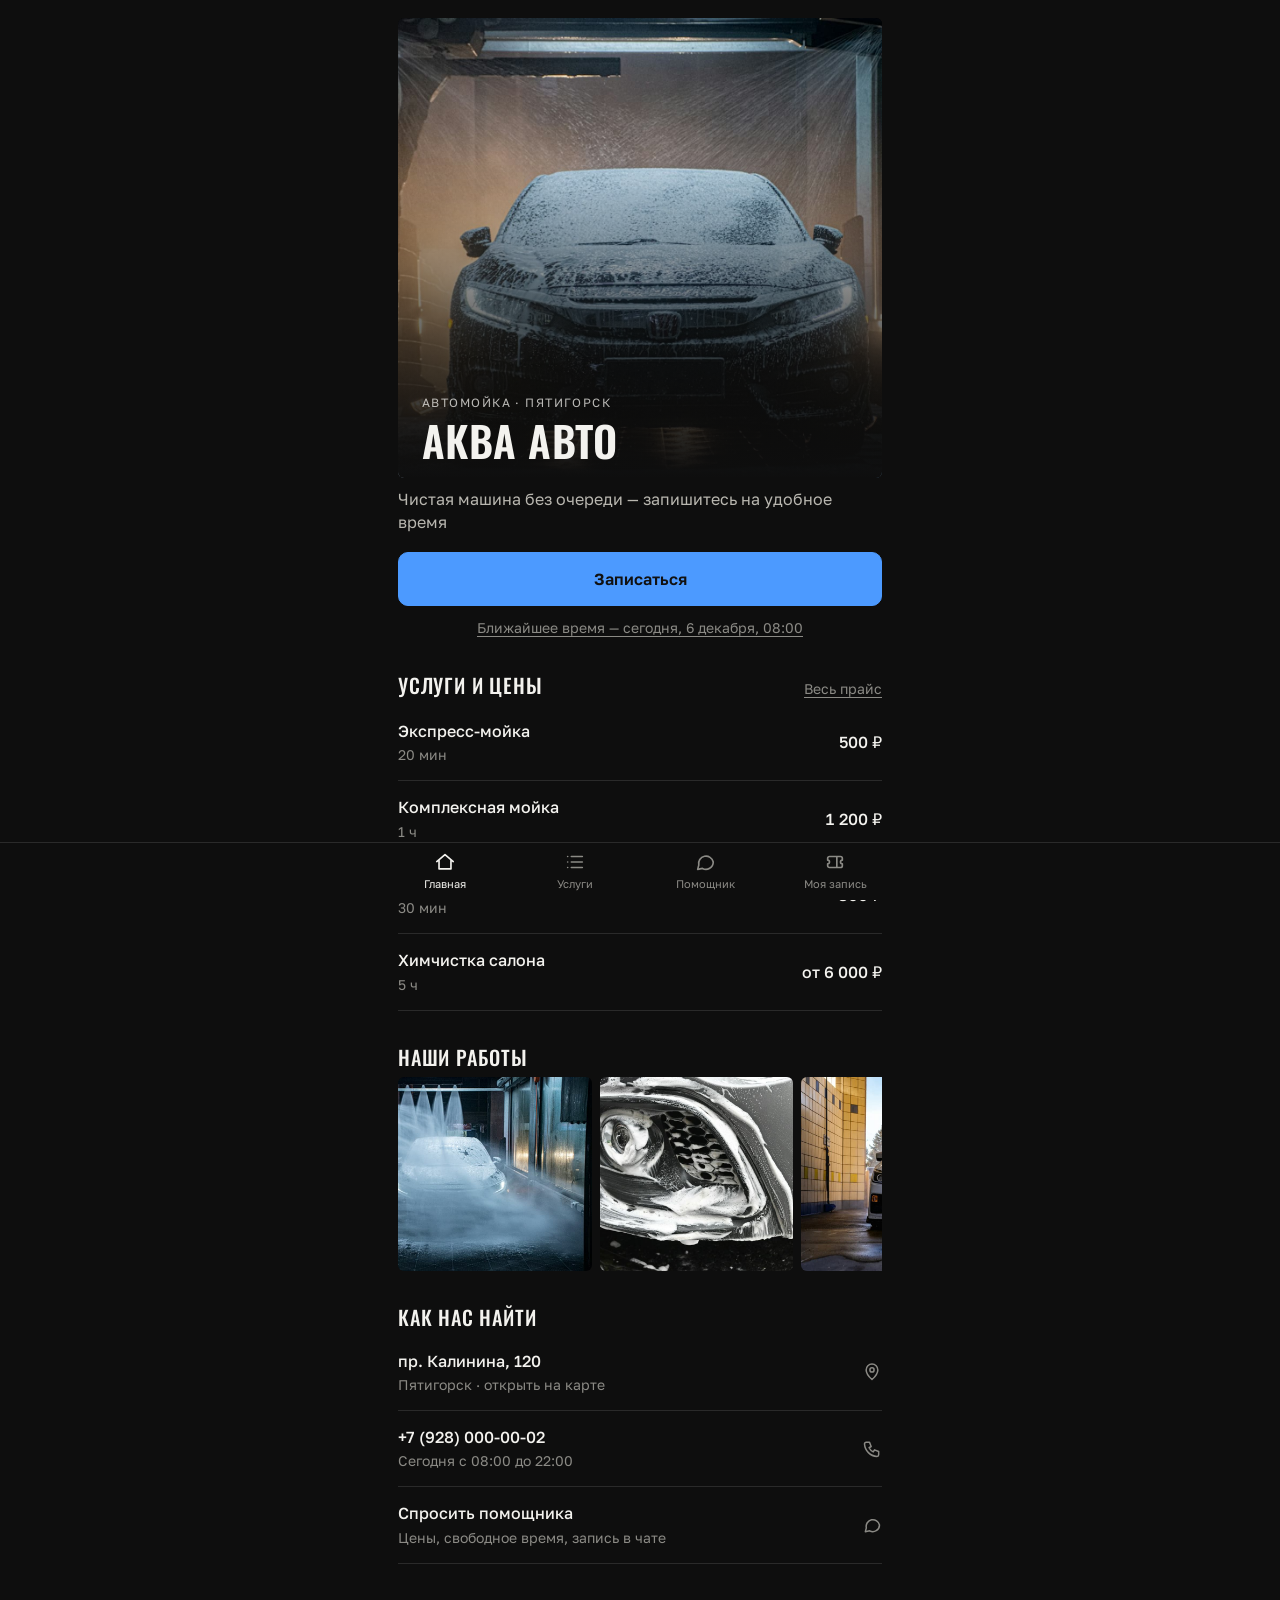
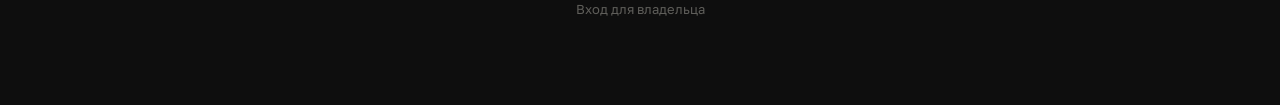
==== akva/index.html @ a2d400d2 "демо онлайн-записи" ====
<!doctype html>
<html lang="ru">
  <head>
    <meta charset="UTF-8" />
    <meta name="viewport" content="width=device-width, initial-scale=1, viewport-fit=cover" />
    <meta name="theme-color" content="#05080d" />
    <meta name="apple-mobile-web-app-capable" content="yes" />
    <meta name="mobile-web-app-capable" content="yes" />
    <meta name="apple-mobile-web-app-status-bar-style" content="black-translucent" />
    <link rel="icon" href="../favicon.svg" type="image/svg+xml" />
    <title>Аква Авто</title>
    <meta name="robots" content="noindex, nofollow" />
    <link rel="manifest" href="./manifest.webmanifest" />
    <link rel="apple-touch-icon" href="./icon-180.png" />
    <meta name="apple-mobile-web-app-title" content="Аква" />
    <meta name="description" content="Аква Авто — онлайн-запись. Пятигорск, пр. Калинина, 120" />
    <script type="module" crossorigin src="../assets/index-BFfC6QxU.js"></script>
    <link rel="stylesheet" crossorigin href="../assets/index-CHzrglx8.css">
  </head>
  <body>
    <div id="root"></div>
  </body>
</html>
---- assets/index-CHzrglx8.css ----
@font-face{font-family:Golos Text;font-style:normal;font-weight:400 700;font-display:swap;src:url(./GolosText-cyrillic-mKek_fSS.woff2) format("woff2");unicode-range:U+0301,U+0400-045F,U+0490-0491,U+04B0-04B1,U+2116}@font-face{font-family:Golos Text;font-style:normal;font-weight:400 700;font-display:swap;src:url(./GolosText-latin-BS5oQT7X.woff2) format("woff2");unicode-range:U+0000-00FF,U+0131,U+0152-0153,U+02BB-02BC,U+02C6,U+02DA,U+02DC,U+0304,U+0308,U+0329,U+2000-206F,U+20AC,U+2122,U+2191,U+2193,U+2212,U+2215,U+FEFF,U+FFFD}@font-face{font-family:Oswald;font-style:normal;font-weight:400 600;font-display:swap;src:url(./Oswald-cyrillic-BSPNd759.woff2) format("woff2");unicode-range:U+0301,U+0400-045F,U+0490-0491,U+04B0-04B1,U+2116}@font-face{font-family:Oswald;font-style:normal;font-weight:400 600;font-display:swap;src:url(./Oswald-latin-9AWb_KF-.woff2) format("woff2");unicode-range:U+0000-00FF,U+0131,U+0152-0153,U+02BB-02BC,U+02C6,U+02DA,U+02DC,U+0304,U+0308,U+0329,U+2000-206F,U+20AC,U+2122,U+2191,U+2193,U+2212,U+2215,U+FEFF,U+FFFD}:root{--accent: #e9c46a;--bg: #0e0e0e;--panel: #171717;--panel-2: #212121;--line: #2a2a2a;--text: #f3f2ee;--muted: #8b8a85;--danger: #e5604c;--ok: #7fb069;--radius: 10px;--tabbar: 58px;--display: "Oswald", "Arial Narrow", sans-serif;color-scheme:dark}*{box-sizing:border-box}html{-webkit-text-size-adjust:100%}body{margin:0;background:var(--bg);color:var(--text);font:16px/1.45 Golos Text,-apple-system,Segoe UI,Roboto,Arial,sans-serif;-webkit-font-smoothing:antialiased;-webkit-tap-highlight-color:transparent;overscroll-behavior-y:none}a{color:inherit;text-decoration:none}button,input{font:inherit;color:inherit}button{cursor:pointer;border:0;background:none;padding:0;text-align:inherit}h1,h2,p{margin:0}.icon{flex:none}:focus-visible{outline:2px solid var(--text);outline-offset:2px}.shell{max-width:520px;margin:0 auto;padding:env(safe-area-inset-top) 18px calc(var(--tabbar) + 28px + env(safe-area-inset-bottom));min-height:100dvh}.shell-wide{max-width:820px;padding-bottom:40px}.tabbar{position:fixed;z-index:20;left:0;right:0;bottom:0;height:calc(var(--tabbar) + env(safe-area-inset-bottom));padding-bottom:env(safe-area-inset-bottom);display:grid;grid-template-columns:repeat(4,minmax(0,130px));justify-content:center;background:var(--bg);border-top:1px solid var(--line)}.tab{display:flex;flex-direction:column;align-items:center;justify-content:center;gap:3px;font-size:11px;color:var(--muted)}.tab.active{color:var(--text)}.hero{position:relative;margin:0 -18px;height:min(62vh,460px);overflow:hidden;background:#000}.hero-photo{position:absolute;top:0;right:0;bottom:0;left:0;width:100%;height:100%;object-fit:cover}.hero:after{content:"";position:absolute;top:0;right:0;bottom:0;left:0;background:linear-gradient(to top,var(--bg) 0%,rgba(14,14,14,.55) 38%,rgba(14,14,14,0) 70%)}.hero-text{position:absolute;z-index:1;left:18px;right:18px;bottom:10px}.hero h1{font:600 42px/1.02 var(--display);text-transform:uppercase;letter-spacing:.01em;margin-top:6px;overflow-wrap:anywhere}.eyebrow{font-size:12px;letter-spacing:.12em;text-transform:uppercase;color:#f3f2eebf}.title{font:600 30px/1.1 var(--display);text-transform:uppercase;letter-spacing:.01em;margin-top:22px}.lead{color:var(--muted);margin-top:8px}.page-home .lead{margin-top:10px;color:#b9b7b0}.next{display:block;margin-top:12px;text-align:center;font-size:14px;color:var(--muted);text-decoration:underline;text-underline-offset:3px}.section-head{display:flex;align-items:baseline;justify-content:space-between;gap:12px;margin:34px 0 6px}.section-head h2{font:500 20px/1.2 var(--display);text-transform:uppercase;letter-spacing:.04em}.section-head a{font-size:14px;color:var(--muted);text-decoration:underline;text-underline-offset:3px}.list{display:grid}.card,.row-link{display:flex;align-items:center;gap:14px;width:100%;padding:15px 0;border-bottom:1px solid var(--line)}.card>div,.row-link>div{display:grid;gap:2px;min-width:0;flex:1}.card b,.row-link b{font-weight:500}.row-link .icon{color:var(--muted)}a.card:active,button.card:active,.row-link:active{opacity:.6}.muted{color:var(--muted);font-size:14px}.muted .icon{vertical-align:-2px;margin-right:2px}.service{justify-content:space-between}.price{font-weight:500;white-space:nowrap;font-variant-numeric:tabular-nums}.works{display:flex;gap:8px;overflow-x:auto;margin:8px -18px 0;padding:0 18px;scrollbar-width:none;scroll-snap-type:x mandatory}.works::-webkit-scrollbar{display:none}.works img{flex:none;width:62%;aspect-ratio:1;object-fit:cover;border-radius:6px;scroll-snap-align:start}.owner-link{display:block;margin-top:36px;font-size:13px;color:#5f5e5a;text-align:center}.btn{display:flex;align-items:center;justify-content:center;gap:8px;width:100%;min-height:54px;padding:0 18px;margin-top:12px;border-radius:var(--radius);border:1px solid #3a3a3a;font-weight:500;text-align:center}.btn.primary{background:var(--accent);border-color:var(--accent);color:#111;font-weight:600;margin-top:18px}.btn.primary:disabled{background:var(--panel-2);border-color:var(--panel-2);color:var(--muted);cursor:default}.btn.danger{color:var(--danger);border-color:transparent}.btn:disabled{opacity:.5;cursor:default}.back{display:inline-flex;align-items:center;gap:4px;color:var(--muted);margin-top:16px;min-height:36px}.icon-btn{width:40px;height:40px;flex:none;display:grid;place-items:center;color:var(--muted)}.days{display:flex;gap:6px;overflow-x:auto;margin:8px -18px 0;padding:0 18px 4px;scrollbar-width:none}.days::-webkit-scrollbar{display:none}.day{flex:none;width:58px;padding:9px 0 6px;border-radius:8px;display:grid;justify-items:center;gap:1px;border:1px solid var(--line)}.day span{font-size:12px;color:var(--muted)}.day b{font:500 21px/1.1 var(--display)}.day i{font-style:normal;font-size:10px;height:13px;color:var(--muted)}.day.busy b{color:var(--muted)}.day.active{background:var(--text);border-color:var(--text)}.day.active span,.day.active i,.day.active b{color:#111}.day:disabled{opacity:.35;cursor:default}.slots{display:grid;grid-template-columns:repeat(auto-fill,minmax(78px,1fr));gap:6px;margin-top:8px}.slot{min-height:46px;padding:0 8px;border-radius:8px;text-align:center;border:1px solid #3a3a3a;font-variant-numeric:tabular-nums}.slot.active{background:var(--text);color:#111;border-color:var(--text);font-weight:600}.slot:disabled{border-color:transparent;background:var(--panel);color:#55544f;cursor:default;text-decoration:line-through}.legend{display:flex;align-items:center;gap:6px;color:var(--muted);font-size:13px;margin-top:10px}.dot{width:10px;height:10px;border-radius:2px;display:inline-block;margin-left:8px}.dot:first-child{margin-left:0}.dot.free{border:1px solid #6a6a6a}.dot.taken{background:var(--panel-2)}.form{display:grid;gap:12px}.form label,.field-label{display:grid;gap:6px;font-size:14px;color:var(--muted)}input:not([type=checkbox]):not([type=color]):not([type=file]){width:100%;min-height:50px;padding:0 14px;border-radius:var(--radius);background:var(--panel);border:1px solid var(--line);color:var(--text);font-size:16px}input:focus{outline:none;border-color:#6a6a6a}.grid2{display:grid;grid-template-columns:1fr 1fr;gap:12px;align-items:end}.error{color:var(--danger);font-size:14px}.success{display:flex;align-items:center;gap:8px;color:var(--ok);margin:14px 0 0;font-weight:500}.hint{color:var(--muted);font-size:13px;margin-top:8px}.hint a{text-decoration:underline}.empty{color:var(--muted);padding:18px 0}.ticket{display:block;margin-top:16px;padding:18px;background:var(--panel);border:0;border-radius:var(--radius)}.ticket.past{opacity:.55}.ticket-head{display:flex!important;align-items:center;justify-content:space-between;gap:10px}.ticket-when{font:500 26px/1.15 var(--display);text-transform:uppercase;margin:10px 0 14px}.facts{list-style:none;margin:0;padding:0;display:grid;gap:8px}.facts li{display:flex;justify-content:space-between;gap:16px;font-size:14px}.facts span{color:var(--muted)}.facts b{text-align:right;font-weight:400}.actions{display:grid!important;gap:0;margin-top:8px}.badge{font-size:12px;padding:3px 8px;border-radius:4px;background:var(--panel-2);color:var(--muted);white-space:nowrap}.badge.new{color:#111;background:var(--accent)}.badge.done{color:var(--ok)}.chat{display:flex;flex-direction:column}.chat-log{display:grid;gap:8px;align-content:start;margin-top:16px;padding-bottom:76px}.chat-end{height:1px;scroll-margin-bottom:150px}.msg{max-width:86%;padding:10px 14px;border-radius:14px;white-space:pre-line}.msg.bot{background:var(--panel);border-bottom-left-radius:4px;justify-self:start}.msg.me{background:#2e2e2e;border-bottom-right-radius:4px;justify-self:end}.msg-actions{display:flex;flex-wrap:wrap;gap:6px;margin-top:10px}.msg-note{display:block;color:var(--muted);font-size:13px;margin-top:8px}.chip{display:inline-flex;align-items:center;min-height:36px;padding:0 12px;border-radius:8px;border:1px solid #3a3a3a;font-size:14px;white-space:nowrap}.chip-accent{background:var(--text);border-color:var(--text);color:#111;font-weight:500}.chat-input{position:fixed;z-index:19;left:0;right:0;bottom:calc(var(--tabbar) + env(safe-area-inset-bottom));display:flex;gap:8px;padding:8px max(18px,calc(50% - 242px));background:var(--bg);border-top:1px solid var(--line)}.chat-input input{min-height:44px!important}.chat-input button{width:44px;height:44px;border-radius:var(--radius);background:var(--text);color:#111;display:grid;place-items:center;flex:none}.chat-input button:disabled{background:var(--panel-2);color:var(--muted)}.login{margin-top:10px}.admin-head{align-items:center;margin-top:0}.admin-head .title{margin-top:8px}.seg{display:flex;gap:20px;border-bottom:1px solid var(--line);margin-top:16px}.seg button{padding:10px 0;color:var(--muted);font-weight:500;border-bottom:2px solid transparent;margin-bottom:-1px}.seg button.active{color:var(--text);border-bottom-color:var(--text)}.stats{display:grid;grid-template-columns:repeat(3,1fr);margin-top:18px;border:1px solid var(--line);border-radius:var(--radius)}.stat{padding:12px 14px;border-left:1px solid var(--line)}.stat:first-child{border-left:0}.stat b{display:block;font:500 24px/1.2 var(--display)}.stat span{color:var(--muted);font-size:13px}.row{align-items:flex-start}.row-main .muted{display:block}.row-main a{text-decoration:underline;text-underline-offset:3px}.row-main b .badge{margin-left:8px;font-style:normal;font-weight:400;vertical-align:2px}.row-time{flex:none!important;width:58px}.row-time b{font:500 20px/1.2 var(--display)}.row-side{flex:none!important;justify-items:end;max-width:46%}.row-actions{display:flex;flex-wrap:wrap;gap:6px;justify-content:flex-end;margin-top:6px}.row.cancelled,.row.noshow{opacity:.5}.row.fresh{box-shadow:inset 3px 0 0 var(--accent);padding-left:12px}.fresh-note{margin-top:14px;padding:14px 16px;flex-direction:column;align-items:flex-start;gap:2px;background:var(--accent);color:#111;border:0;border-radius:var(--radius)}.fresh-note .muted{color:#111111a6}.editor{flex-wrap:wrap;align-items:end}.editor-name{flex:1 1 100%;font-weight:500}.editor label{flex:1 1 110px;display:grid;gap:4px;font-size:13px;color:var(--muted)}.editor .check{flex:none;display:flex;align-items:center;gap:6px;min-height:50px}.check input{width:20px;height:20px;accent-color:var(--text)}.weekdays{display:flex;flex-wrap:wrap;gap:6px}.color input{width:64px;height:44px;border:1px solid var(--line);border-radius:var(--radius);background:var(--panel);padding:4px}.file input{color:var(--muted);font-size:14px}@media (max-width: 420px){.row{flex-wrap:wrap}.row-side{max-width:none;flex:1 1 100%!important;justify-items:start}.row-actions{justify-content:flex-start}.hero h1{font-size:36px}}@media (min-width: 700px){.hero{margin:18px 0 0;border-radius:6px}.hero-text{left:24px;bottom:16px}.works{margin:8px 0 0;padding:0}.works img{width:40%}.days{margin:8px 0 0;padding:0 0 4px}}@media (prefers-reduced-motion: reduce){*{transition:none!important;animation:none!important;scroll-behavior:auto!important}}
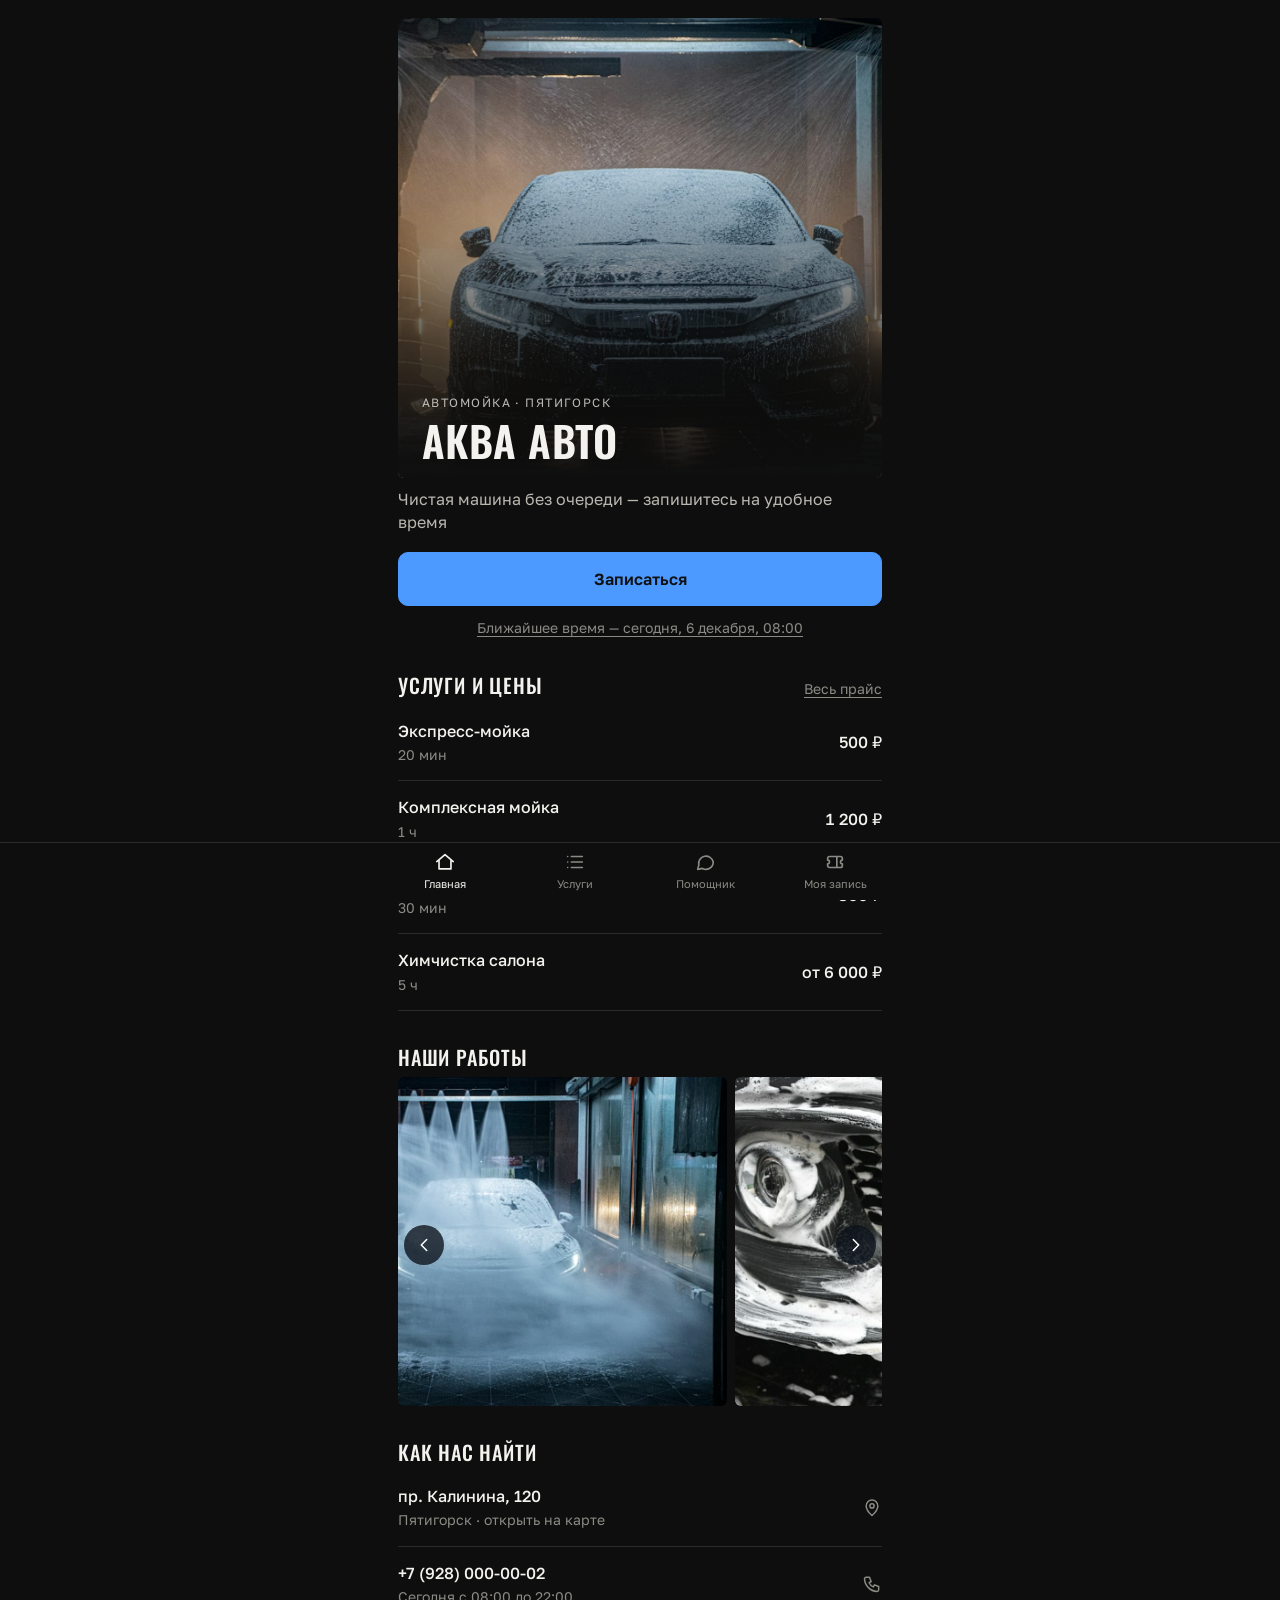
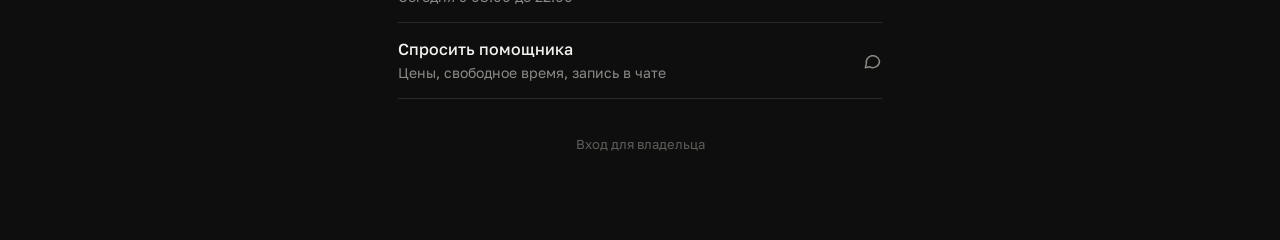
==== commit 428bfddf: "демо: группы работ, заказ-наряд, история машины, отзывы" ====
--- a/akva/index.html
+++ b/akva/index.html
@@ -14,8 +14,8 @@
     <link rel="apple-touch-icon" href="./icon-180.png" />
     <meta name="apple-mobile-web-app-title" content="Аква" />
     <meta name="description" content="Аква Авто — онлайн-запись. Пятигорск, пр. Калинина, 120" />
-    <script type="module" crossorigin src="../assets/index-BFfC6QxU.js"></script>
-    <link rel="stylesheet" crossorigin href="../assets/index-CHzrglx8.css">
+    <script type="module" crossorigin src="../assets/index-BG1zOeLm.js"></script>
+    <link rel="stylesheet" crossorigin href="../assets/index-CEyuvmUI.css">
   </head>
   <body>
     <div id="root"></div>
--- a/assets/index-CEyuvmUI.css
+++ b/assets/index-CEyuvmUI.css
@@ -0,0 +1 @@
+@font-face{font-family:Golos Text;font-style:normal;font-weight:400 700;font-display:swap;src:url(./GolosText-cyrillic-mKek_fSS.woff2) format("woff2");unicode-range:U+0301,U+0400-045F,U+0490-0491,U+04B0-04B1,U+2116}@font-face{font-family:Golos Text;font-style:normal;font-weight:400 700;font-display:swap;src:url(./GolosText-latin-BS5oQT7X.woff2) format("woff2");unicode-range:U+0000-00FF,U+0131,U+0152-0153,U+02BB-02BC,U+02C6,U+02DA,U+02DC,U+0304,U+0308,U+0329,U+2000-206F,U+20AC,U+2122,U+2191,U+2193,U+2212,U+2215,U+FEFF,U+FFFD}@font-face{font-family:Oswald;font-style:normal;font-weight:400 600;font-display:swap;src:url(./Oswald-cyrillic-BSPNd759.woff2) format("woff2");unicode-range:U+0301,U+0400-045F,U+0490-0491,U+04B0-04B1,U+2116}@font-face{font-family:Oswald;font-style:normal;font-weight:400 600;font-display:swap;src:url(./Oswald-latin-9AWb_KF-.woff2) format("woff2");unicode-range:U+0000-00FF,U+0131,U+0152-0153,U+02BB-02BC,U+02C6,U+02DA,U+02DC,U+0304,U+0308,U+0329,U+2000-206F,U+20AC,U+2122,U+2191,U+2193,U+2212,U+2215,U+FEFF,U+FFFD}:root{--accent: #e9c46a;--bg: #0e0e0e;--panel: #171717;--panel-2: #212121;--line: #2a2a2a;--text: #f3f2ee;--muted: #8b8a85;--danger: #e5604c;--ok: #7fb069;--radius: 10px;--tabbar: 58px;--display: "Oswald", "Arial Narrow", sans-serif;color-scheme:dark}*{box-sizing:border-box}html{-webkit-text-size-adjust:100%}body{margin:0;background:var(--bg);color:var(--text);font:16px/1.45 Golos Text,-apple-system,Segoe UI,Roboto,Arial,sans-serif;-webkit-font-smoothing:antialiased;-webkit-tap-highlight-color:transparent;overscroll-behavior-y:none}a{color:inherit;text-decoration:none}button,input{font:inherit;color:inherit}button{cursor:pointer;border:0;background:none;padding:0;text-align:inherit}h1,h2,p{margin:0}.icon{flex:none}:focus-visible{outline:2px solid var(--text);outline-offset:2px}.shell{max-width:520px;margin:0 auto;padding:env(safe-area-inset-top) 18px calc(var(--tabbar) + 28px + env(safe-area-inset-bottom));min-height:100dvh}.shell-wide{max-width:820px;padding-bottom:40px}.tabbar{position:fixed;z-index:20;left:0;right:0;bottom:0;height:calc(var(--tabbar) + env(safe-area-inset-bottom));padding-bottom:env(safe-area-inset-bottom);display:grid;grid-template-columns:repeat(4,minmax(0,130px));justify-content:center;background:var(--bg);border-top:1px solid var(--line)}.tab{display:flex;flex-direction:column;align-items:center;justify-content:center;gap:3px;font-size:11px;color:var(--muted)}.tab.active{color:var(--text)}.hero{position:relative;margin:0 -18px;height:min(62vh,460px);overflow:hidden;background:#000}.hero-photo{position:absolute;top:0;right:0;bottom:0;left:0;width:100%;height:100%;object-fit:cover}.hero:after{content:"";position:absolute;top:0;right:0;bottom:0;left:0;background:linear-gradient(to top,var(--bg) 0%,rgba(14,14,14,.55) 38%,rgba(14,14,14,0) 70%)}.hero-text{position:absolute;z-index:1;left:18px;right:18px;bottom:10px}.hero h1{font:600 42px/1.02 var(--display);text-transform:uppercase;letter-spacing:.01em;margin-top:6px;overflow-wrap:anywhere}.eyebrow{font-size:12px;letter-spacing:.12em;text-transform:uppercase;color:#f3f2eebf}.title{font:600 30px/1.1 var(--display);text-transform:uppercase;letter-spacing:.01em;margin-top:22px}.lead{color:var(--muted);margin-top:8px}.page-home .lead{margin-top:10px;color:#b9b7b0}.next{display:block;margin-top:12px;text-align:center;font-size:14px;color:var(--muted);text-decoration:underline;text-underline-offset:3px}.section-head{display:flex;align-items:baseline;justify-content:space-between;gap:12px;margin:34px 0 6px}.section-head h2{font:500 20px/1.2 var(--display);text-transform:uppercase;letter-spacing:.04em}.section-head a{font-size:14px;color:var(--muted);text-decoration:underline;text-underline-offset:3px}.list{display:grid}.card,.row-link{display:flex;align-items:center;gap:14px;width:100%;padding:15px 0;border-bottom:1px solid var(--line)}.card>div,.row-link>div{display:grid;gap:2px;min-width:0;flex:1}.card b,.row-link b{font-weight:500}.row-link .icon{color:var(--muted)}a.card:active,button.card:active,.row-link:active{opacity:.6}.muted{color:var(--muted);font-size:14px}.muted .icon{vertical-align:-2px;margin-right:2px}.service{justify-content:space-between}.price{font-weight:500;white-space:nowrap;font-variant-numeric:tabular-nums}.works{display:flex;gap:8px;overflow-x:auto;margin:8px -18px 0;padding:0 18px;scrollbar-width:none;scroll-snap-type:x mandatory}.works::-webkit-scrollbar{display:none}.works-wrap{position:relative}.works-nav{position:absolute;top:50%;transform:translateY(-50%);width:40px;height:40px;margin-top:4px;display:grid;place-items:center;padding:0;border:0;border-radius:50%;background:#0b111ac7;color:#fff;cursor:pointer}.works-nav.prev{left:6px}.works-nav.next{right:6px}.works img{flex:none;width:84%;aspect-ratio:1;object-fit:cover;border-radius:6px;scroll-snap-align:start;cursor:zoom-in}.owner-link{display:block;margin-top:36px;font-size:13px;color:#5f5e5a;text-align:center}.btn{display:flex;align-items:center;justify-content:center;gap:8px;width:100%;min-height:54px;padding:0 18px;margin-top:12px;border-radius:var(--radius);border:1px solid #3a3a3a;font-weight:500;text-align:center}.btn.primary{background:var(--accent);border-color:var(--accent);color:#111;font-weight:600;margin-top:18px}.btn.primary:disabled{background:var(--panel-2);border-color:var(--panel-2);color:var(--muted);cursor:default}.btn.danger{color:var(--danger);border-color:transparent}.btn:disabled{opacity:.5;cursor:default}.back{display:inline-flex;align-items:center;gap:4px;color:var(--muted);margin-top:16px;min-height:36px}.icon-btn{width:40px;height:40px;flex:none;display:grid;place-items:center;color:var(--muted)}.days{display:flex;gap:6px;overflow-x:auto;margin:8px -18px 0;padding:0 18px 4px;scrollbar-width:none}.days::-webkit-scrollbar{display:none}.day{flex:none;width:58px;padding:9px 0 6px;border-radius:8px;display:grid;justify-items:center;gap:1px;border:1px solid var(--line)}.day span{font-size:12px;color:var(--muted)}.day b{font:500 21px/1.1 var(--display)}.day i{font-style:normal;font-size:10px;height:13px;color:var(--muted)}.day.busy b{color:var(--muted)}.day.active{background:var(--text);border-color:var(--text)}.day.active span,.day.active i,.day.active b{color:#111}.day:disabled{opacity:.35;cursor:default}.slots{display:grid;grid-template-columns:repeat(auto-fill,minmax(78px,1fr));gap:6px;margin-top:8px}.slot{min-height:46px;padding:0 8px;border-radius:8px;text-align:center;border:1px solid #3a3a3a;font-variant-numeric:tabular-nums}.slot.active{background:var(--text);color:#111;border-color:var(--text);font-weight:600}.slot:disabled{border-color:transparent;background:var(--panel);color:#55544f;cursor:default;text-decoration:line-through}.legend{display:flex;align-items:center;gap:6px;color:var(--muted);font-size:13px;margin-top:10px}.dot{width:10px;height:10px;border-radius:2px;display:inline-block;margin-left:8px}.dot:first-child{margin-left:0}.dot.free{border:1px solid #6a6a6a}.dot.taken{background:var(--panel-2)}.form{display:grid;gap:12px}.form label,.field-label{display:grid;gap:6px;font-size:14px;color:var(--muted)}input:not([type=checkbox]):not([type=color]):not([type=file]){width:100%;min-height:50px;padding:0 14px;border-radius:var(--radius);background:var(--panel);border:1px solid var(--line);color:var(--text);font-size:16px}input:focus{outline:none;border-color:#6a6a6a}.grid2{display:grid;grid-template-columns:1fr 1fr;gap:12px;align-items:end}.error{color:var(--danger);font-size:14px}.success{display:flex;align-items:center;gap:8px;color:var(--ok);margin:14px 0 0;font-weight:500}.hint{color:var(--muted);font-size:13px;margin-top:8px}.hint a{text-decoration:underline}.empty{color:var(--muted);padding:18px 0}.ticket{display:block;margin-top:16px;padding:18px;background:var(--panel);border:0;border-radius:var(--radius)}.ticket.past{opacity:.55}.ticket-head{display:flex!important;align-items:center;justify-content:space-between;gap:10px}.ticket-when{font:500 26px/1.15 var(--display);text-transform:uppercase;margin:10px 0 14px}.facts{list-style:none;margin:0;padding:0;display:grid;gap:8px}.facts li{display:flex;justify-content:space-between;gap:16px;font-size:14px}.facts span{color:var(--muted)}.facts b{text-align:right;font-weight:400}.actions{display:grid!important;gap:0;margin-top:8px}.badge{font-size:12px;padding:3px 8px;border-radius:4px;background:var(--panel-2);color:var(--muted);white-space:nowrap}.badge.new{color:#111;background:var(--accent)}.badge.done{color:var(--ok)}.chat{display:flex;flex-direction:column}.chat-log{display:grid;gap:8px;align-content:start;margin-top:16px;padding-bottom:76px}.chat-end{height:1px;scroll-margin-bottom:150px}.msg{max-width:86%;padding:10px 14px;border-radius:14px;white-space:pre-line}.msg.bot{background:var(--panel);border-bottom-left-radius:4px;justify-self:start}.msg.me{background:#2e2e2e;border-bottom-right-radius:4px;justify-self:end}.msg-actions{display:flex;flex-wrap:wrap;gap:6px;margin-top:10px}.msg-note{display:block;color:var(--muted);font-size:13px;margin-top:8px}.chip{display:inline-flex;align-items:center;min-height:36px;padding:0 12px;border-radius:8px;border:1px solid #3a3a3a;font-size:14px;white-space:nowrap}.chip-accent{background:var(--text);border-color:var(--text);color:#111;font-weight:500}.chat-input{position:fixed;z-index:19;left:0;right:0;bottom:calc(var(--tabbar) + env(safe-area-inset-bottom));display:flex;gap:8px;padding:8px max(18px,calc(50% - 242px));background:var(--bg);border-top:1px solid var(--line)}.chat-input input{min-height:44px!important}.chat-input button{width:44px;height:44px;border-radius:var(--radius);background:var(--text);color:#111;display:grid;place-items:center;flex:none}.chat-input button:disabled{background:var(--panel-2);color:var(--muted)}.login{margin-top:10px}.admin-head{align-items:center;margin-top:0}.admin-head .title{margin-top:8px}.seg{display:flex;gap:20px;border-bottom:1px solid var(--line);margin-top:16px}.seg button{padding:10px 0;color:var(--muted);font-weight:500;border-bottom:2px solid transparent;margin-bottom:-1px}.seg button.active{color:var(--text);border-bottom-color:var(--text)}.stats{display:grid;grid-template-columns:repeat(3,1fr);margin-top:18px;border:1px solid var(--line);border-radius:var(--radius)}.stat{padding:12px 14px;border-left:1px solid var(--line)}.stat:first-child{border-left:0}.stat b{display:block;font:500 24px/1.2 var(--display)}.stat span{color:var(--muted);font-size:13px}.row{align-items:flex-start}.row-main .muted{display:block}.row-main a{text-decoration:underline;text-underline-offset:3px}.row-main b .badge{margin-left:8px;font-style:normal;font-weight:400;vertical-align:2px}.row-time{flex:none!important;width:58px}.row-time b{font:500 20px/1.2 var(--display)}.row-side{flex:none!important;justify-items:end;max-width:46%}.row-actions{display:flex;flex-wrap:wrap;gap:6px;justify-content:flex-end;margin-top:6px}.row.cancelled,.row.noshow{opacity:.5}.row.fresh{box-shadow:inset 3px 0 0 var(--accent);padding-left:12px}.fresh-note{margin-top:14px;padding:14px 16px;flex-direction:column;align-items:flex-start;gap:2px;background:var(--accent);color:#111;border:0;border-radius:var(--radius)}.fresh-note .muted{color:#111111a6}.editor{flex-wrap:wrap;align-items:end}.editor-name{flex:1 1 100%;font-weight:500}.editor label{flex:1 1 110px;display:grid;gap:4px;font-size:13px;color:var(--muted)}.editor .check{flex:none;display:flex;align-items:center;gap:6px;min-height:50px}.check input{width:20px;height:20px;accent-color:var(--text)}.weekdays{display:flex;flex-wrap:wrap;gap:6px}.color input{width:64px;height:44px;border:1px solid var(--line);border-radius:var(--radius);background:var(--panel);padding:4px}.file input{color:var(--muted);font-size:14px}@media (max-width: 420px){.row{flex-wrap:wrap}.row-side{max-width:none;flex:1 1 100%!important;justify-items:start}.row-actions{justify-content:flex-start}.hero h1{font-size:36px}}@media (min-width: 700px){.hero{margin:18px 0 0;border-radius:6px}.hero-text{left:24px;bottom:16px}.works{margin:8px 0 0;padding:0}.works img{width:68%}.days{margin:8px 0 0;padding:0 0 4px}}@media (prefers-reduced-motion: reduce){*{transition:none!important;animation:none!important;scroll-behavior:auto!important}}select{width:100%;min-height:50px;padding:0 12px;border-radius:var(--radius);background:var(--panel);border:1px solid var(--line);color:var(--text);font:inherit;font-size:16px}select:focus{outline:none;border-color:#6a6a6a}.grid3{display:grid;grid-template-columns:1.2fr 1fr 1fr;gap:12px;align-items:end}.seg-tabs{overflow-x:auto;scrollbar-width:none}.seg-tabs::-webkit-scrollbar{display:none}.seg-tabs button{white-space:nowrap}.daynav{display:flex;gap:6px;margin-top:16px;align-items:stretch}.daynav input{flex:1;min-height:40px!important}.daynav .chip{min-height:40px}.panel{margin-top:16px;padding:16px;background:var(--panel);border:1px solid #3a3a3a;border-radius:var(--radius)}.panel-head{display:flex;align-items:center;justify-content:space-between;gap:12px}.panel input:not([type=checkbox]),.panel select{background:var(--bg)!important}.calc{padding:10px 12px;border-radius:8px;background:var(--bg);border-left:3px solid var(--accent);font-size:14px}.calc b{white-space:nowrap}.box{margin-top:22px}.box-head{font:500 15px/1.2 var(--display);text-transform:uppercase;letter-spacing:.06em;color:var(--muted);padding-bottom:8px;border-bottom:1px solid var(--line)}.slotrow{display:flex;align-items:flex-start;gap:14px;padding:12px 0;border-bottom:1px solid var(--line)}.slotrow-time{flex:none;width:108px;display:grid;gap:2px}.slotrow-time b{font:500 17px/1.2 var(--display)}.slotrow-time span{color:var(--muted);font-size:13px}.slotrow-main{flex:1;min-width:0;display:grid;gap:2px}.slotrow-main b{font-weight:500}.slotrow-main b .badge{margin-left:8px;font-style:normal;font-weight:400;vertical-align:1px}.slotrow-main a{text-decoration:underline;text-underline-offset:3px}.slotrow .row-actions{justify-content:flex-start;margin-top:8px}.slotrow.free{align-items:center}.slotrow.free .slotrow-time b{color:var(--ok)}.slotrow.busy{box-shadow:inset 3px 0 #4a4a4a;padding-left:12px}.slotrow.busy.done{box-shadow:inset 3px 0 0 var(--ok)}.slotrow.fresh{box-shadow:inset 3px 0 0 var(--accent)}.slotrow.off{opacity:.55}.search{margin-top:16px}.filters{margin-top:10px}@media (max-width: 520px){.grid3{grid-template-columns:1fr 1fr}.grid3 label:first-child{grid-column:1 / -1}.slotrow{flex-wrap:wrap}.slotrow-time{width:auto;flex:1 1 100%;display:flex;align-items:baseline;gap:10px}.slotrow.free .slotrow-time{flex:1}.slotrow.free .slotrow-main{display:none}}.slot{display:flex;flex-direction:column;align-items:center;justify-content:center;gap:1px}.slot i{font-style:normal;font-size:10px;line-height:1.1;color:var(--accent);font-weight:400}.slot.active i{color:#111}.slot:disabled i{display:none}.link{background:none;border:0;padding:0;color:var(--accent);font:inherit;font-size:14px;text-align:left;text-decoration:underline;cursor:pointer}.order-line{display:grid;grid-template-columns:minmax(0,1fr) 56px 92px 40px;gap:8px;margin-top:8px}.order-line input{min-width:0}.print-sheet{display:none}@media print{html,body{background:#fff!important}#root{display:none!important}.print-sheet{display:block;color:#000;font:12pt/1.15 Times New Roman,Times,serif}.print-sheet b{font-weight:700}.print-sheet table{width:100%;border-collapse:collapse}.print-sheet p{margin:6pt 0 0}.zn-page>tbody>tr>td,.zn-page>tfoot>tr>td{padding:0;border:0}.zn-head td{border:.75pt solid #000;padding:3pt 6pt;vertical-align:top}.zn-head .zn-logo{width:38mm;text-align:center;vertical-align:middle}.zn-logo img{max-width:34mm;max-height:24mm}.zn-title{margin:9pt 0;font:700 16pt Times New Roman,Times,serif;text-align:center}.zn-who td{width:50%}.zn-caption{font-weight:700;margin:7pt 0 2pt!important}.zn-items th,.zn-items td{border:.75pt solid #000;padding:1.5pt 5pt;vertical-align:top}.zn-items th{font-weight:400;text-align:center;vertical-align:middle}.zn-items th:first-child,.zn-items td:first-child{width:28pt;text-align:center}.zn-items th:nth-child(3),.zn-items td:nth-child(3){width:38pt;text-align:center}.zn-items th:nth-child(n+4),.zn-items td:nth-child(n+4){width:62pt}.zn-items td:nth-child(n+4){text-align:right;white-space:nowrap}.zn-total td{font-weight:700}.zn-sum{margin-top:7pt}.zn-sum td{font-weight:700}.zn-sum td:last-child{text-align:right;width:35%}.zn-policy{margin-top:7pt;font-size:10pt;line-height:1.1}.zn-policy p{margin:0;text-align:justify}.zn-policy-head{font-weight:700}.zn-signs{display:flex;gap:30pt;margin-top:10pt;break-inside:avoid}.zn-signs>div{flex:1}.zn-line{display:flex;align-items:flex-end;gap:4pt;margin-top:8pt}.zn-line span{flex:1;border-bottom:.75pt solid #000;height:12pt}.zn-under{display:flex;justify-content:space-around}.zn-foot{display:flex;justify-content:space-between;gap:20pt;padding-top:8pt;font-size:10pt}.zn-foot i,.zn-under i{font-style:normal;font-size:8pt}@page{size:A4;margin:12.7mm 12.7mm 14mm;@bottom-right{content:"стр. " counter(page) " из " counter(pages);font:9pt Times New Roman,serif}}}.work-groups{display:flex;gap:8px;overflow-x:auto;margin:8px -18px 0;padding:0 18px 4px;scrollbar-width:none}.work-groups::-webkit-scrollbar{display:none}.work-groups .chip{flex:none;white-space:nowrap}@media (min-width: 700px){.work-groups{margin:8px 0 0;padding:0 0 4px;flex-wrap:wrap}}.gal-group{display:grid;gap:12px;margin-top:12px}.gal-thumbs{display:grid;grid-template-columns:repeat(auto-fill,minmax(84px,1fr));gap:8px}.gal-thumb{position:relative}.gal-thumb img{display:block;width:100%;aspect-ratio:1;object-fit:cover;border-radius:6px}.gal-thumb button{position:absolute;top:4px;right:4px;width:28px;height:28px;display:grid;place-items:center;padding:0;border:0;border-radius:50%;background:#0b111ad1;color:#fff;cursor:pointer}.zoom{position:fixed;top:0;right:0;bottom:0;left:0;z-index:60;display:grid;place-items:center;background:#000;cursor:zoom-out}.zoom img{max-width:100vw;max-height:100vh;max-height:100dvh;object-fit:contain;cursor:default}.zoom-close{position:absolute;top:calc(12px + env(safe-area-inset-top));right:calc(12px + env(safe-area-inset-right));width:44px;height:44px;display:grid;place-items:center;padding:0;border:0;border-radius:50%;background:#ffffff38;color:#fff;cursor:pointer}.zoom .works-nav{width:46px;height:46px;margin-top:0;background:#ffffff29}.zoom .works-nav.prev{left:10px}.zoom .works-nav.next{right:10px}.zoom-count{position:absolute;left:0;right:0;bottom:calc(14px + env(safe-area-inset-bottom));text-align:center;color:#fff;font-size:14px;text-shadow:0 1px 3px #000;pointer-events:none}.gal-group .gal-order{display:flex;align-items:center;gap:8px;flex-wrap:wrap}.gal-order .muted{margin-right:auto}.gal-thumb .gal-move{top:auto;bottom:4px}.gal-thumb .gal-move.left{left:4px;right:auto}.gal-order .chip{width:auto;flex:none;margin:0}.gal-order .chip:disabled{opacity:.35;cursor:default}.gal-group .gal-thumbs{gap:8px}.works-nav svg,.zoom-close svg,.gal-thumb button svg,.order-line .chip svg,.daynav .chip svg{display:block}.order-line .chip{justify-content:center;padding:0}.form textarea{width:100%;min-height:120px;padding:12px 14px;border-radius:10px;border:1px solid #2a2a2a;background:var(--panel);color:var(--text);font:inherit;resize:vertical}
